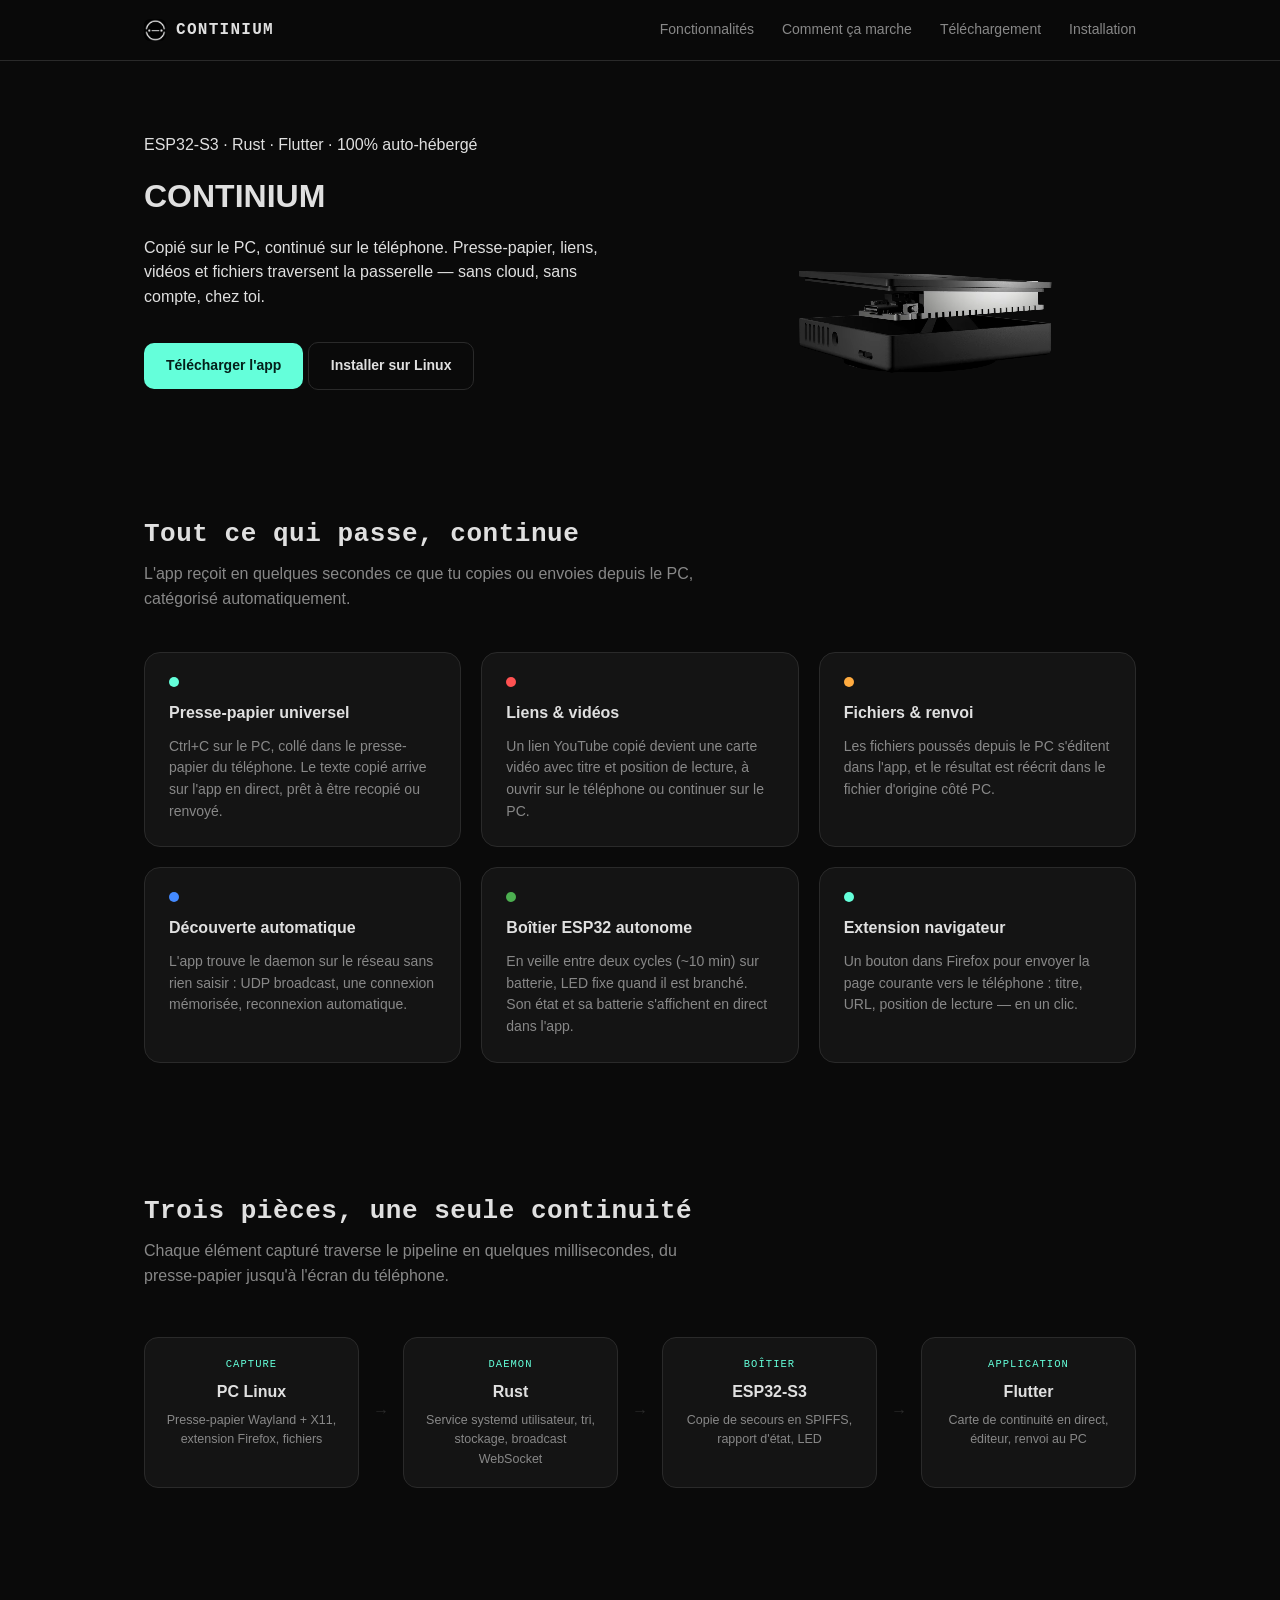
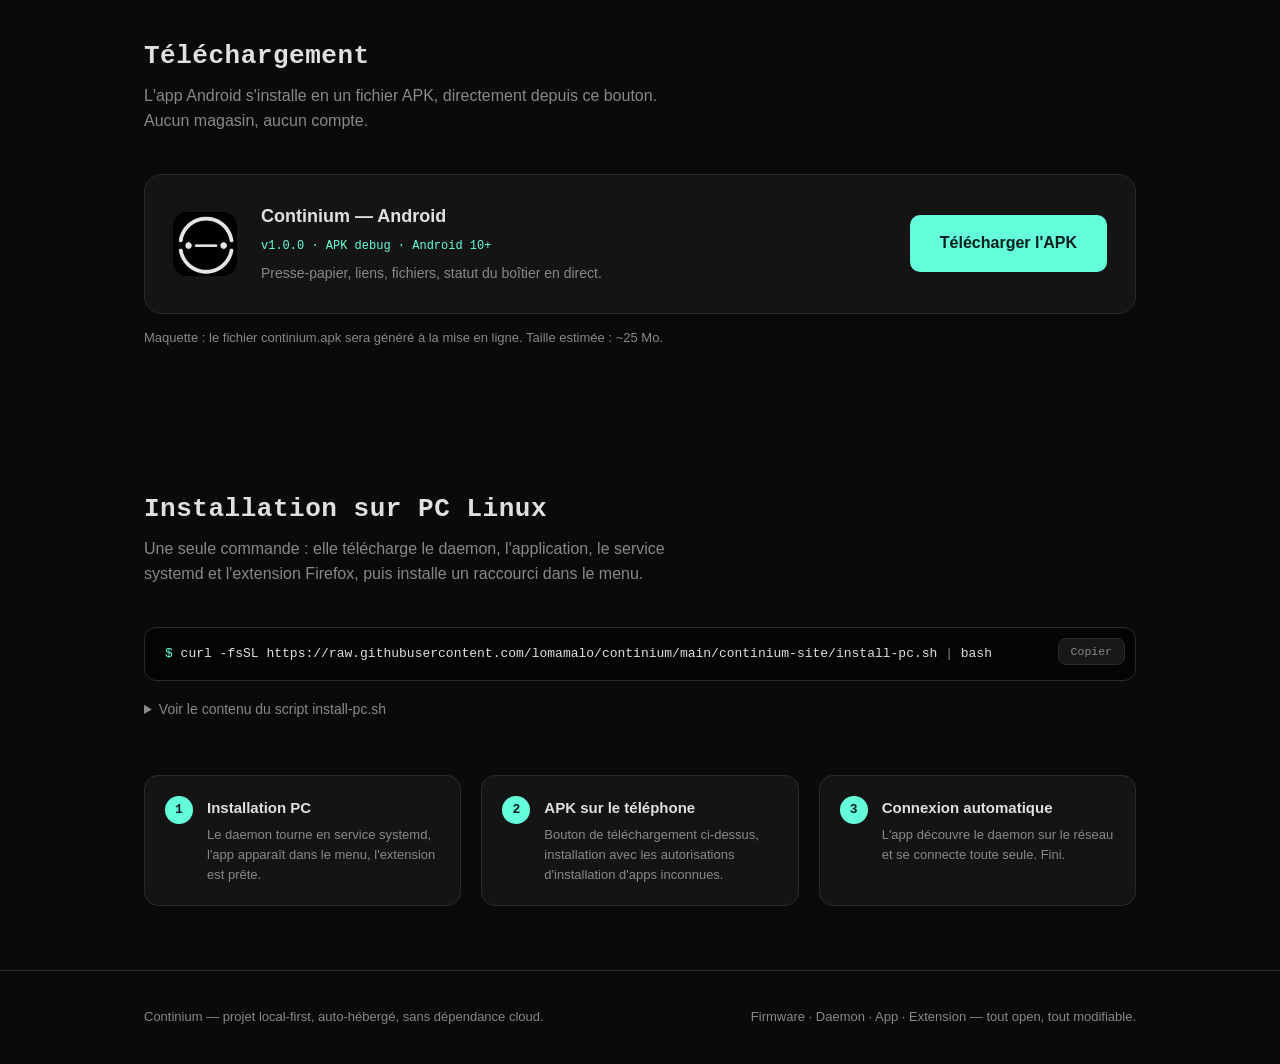
==== docs/index.html @ e6d56cf1 "Déplace le site dans docs/ pour GitHub Pages" ====
<!DOCTYPE html>
<html lang="fr">
<head>
<meta charset="UTF-8">
<meta name="viewport" content="width=device-width, initial-scale=1.0">
<title>Continium — La continuité PC ⇄ téléphone</title>
<link rel="stylesheet" href="style.css">
</head>
<body>

<nav>
  <div class="wrap">
    <div class="brand">
      <img src="assets/continium.png" alt="Continium" class="logo">
      CONTINIUM
    </div>
    <div class="links" id="navLinks">
      <a href="#fonctionnalites">Fonctionnalités</a>
      <a href="#comment-ca-marche">Comment ça marche</a>
      <a href="#telechargement">Téléchargement</a>
      <a href="#installation">Installation</a>
    </div>
    <button class="nav-toggle" id="navToggle" aria-label="Menu" aria-expanded="false">
      <span></span><span></span><span></span>
    </button>
  </div>
</nav>

<header class="hero">
  <div class="wrap hero-grid">
    <div class="hero-text">
      <div class="eyebrow">ESP32-S3 · Rust · Flutter · 100% auto-hébergé</div>
      <h1 class="title">CONTINIUM</h1>
      <p class="tagline">
        Copié sur le PC, continué sur le téléphone. Presse-papier, liens,
        vidéos et fichiers traversent la passerelle — sans cloud, sans
        compte, chez toi.
      </p>
      <div class="cta-row">
        <a class="btn btn-primary" href="#telechargement">Télécharger l'app</a>
        <a class="btn btn-secondary" href="#installation">Installer sur Linux</a>
      </div>
    </div>
    <div class="hero-media">
      <video autoplay muted loop playsinline preload="metadata">
        <source src="assets/continium-hero.webm" type="video/webm">
        <p>Ta navigation ne supporte pas la vidéo — <a href="assets/continium-hero.webm" download>télécharge la démo</a>.</p>
      </video>
    </div>
  </div>
</header>

<section id="fonctionnalites">
  <div class="wrap">
    <h2>Tout ce qui passe, continue</h2>
    <p class="section-sub">
      L'app reçoit en quelques secondes ce que tu copies ou envoies depuis
      le PC, catégorisé automatiquement.
    </p>
    <div class="grid3">
      <div class="card">
        <div class="dot" style="background:var(--accent)"></div>
        <h3>Presse-papier universel</h3>
        <p>Ctrl+C sur le PC, collé dans le presse-papier du téléphone. Le texte copié arrive sur l'app en direct, prêt à être recopié ou renvoyé.</p>
      </div>
      <div class="card">
        <div class="dot" style="background:#FF5252"></div>
        <h3>Liens &amp; vidéos</h3>
        <p>Un lien YouTube copié devient une carte vidéo avec titre et position de lecture, à ouvrir sur le téléphone ou continuer sur le PC.</p>
      </div>
      <div class="card">
        <div class="dot" style="background:var(--amber)"></div>
        <h3>Fichiers &amp; renvoi</h3>
        <p>Les fichiers poussés depuis le PC s'éditent dans l'app, et le résultat est réécrit dans le fichier d'origine côté PC.</p>
      </div>
      <div class="card">
        <div class="dot" style="background:var(--blue)"></div>
        <h3>Découverte automatique</h3>
        <p>L'app trouve le daemon sur le réseau sans rien saisir : UDP broadcast, une connexion mémorisée, reconnexion automatique.</p>
      </div>
      <div class="card">
        <div class="dot" style="background:var(--green)"></div>
        <h3>Boîtier ESP32 autonome</h3>
        <p>En veille entre deux cycles (~10 min) sur batterie, LED fixe quand il est branché. Son état et sa batterie s'affichent en direct dans l'app.</p>
      </div>
      <div class="card">
        <div class="dot" style="background:var(--accent)"></div>
        <h3>Extension navigateur</h3>
        <p>Un bouton dans Firefox pour envoyer la page courante vers le téléphone : titre, URL, position de lecture — en un clic.</p>
      </div>
    </div>
  </div>
</section>

<section id="comment-ca-marche">
  <div class="wrap">
    <h2>Trois pièces, une seule continuité</h2>
    <p class="section-sub">
      Chaque élément capturé traverse le pipeline en quelques millisecondes,
      du presse-papier jusqu'à l'écran du téléphone.
    </p>
    <div class="pipeline">
      <div class="pipe-node">
        <div class="tag">Capture</div>
        <div class="name">PC Linux</div>
        <div class="desc">Presse-papier Wayland + X11, extension Firefox, fichiers</div>
      </div>
      <div class="pipe-arrow">&#8594;</div>
      <div class="pipe-node">
        <div class="tag">Daemon</div>
        <div class="name">Rust</div>
        <div class="desc">Service systemd utilisateur, tri, stockage, broadcast WebSocket</div>
      </div>
      <div class="pipe-arrow">&#8594;</div>
      <div class="pipe-node">
        <div class="tag">Boîtier</div>
        <div class="name">ESP32-S3</div>
        <div class="desc">Copie de secours en SPIFFS, rapport d'état, LED</div>
      </div>
      <div class="pipe-arrow">&#8594;</div>
      <div class="pipe-node">
        <div class="tag">Application</div>
        <div class="name">Flutter</div>
        <div class="desc">Carte de continuité en direct, éditeur, renvoi au PC</div>
      </div>
    </div>
  </div>
</section>

<section id="telechargement">
  <div class="wrap">
    <h2>Téléchargement</h2>
    <p class="section-sub">
      L'app Android s'installe en un fichier APK, directement depuis ce
      bouton. Aucun magasin, aucun compte.
    </p>
    <div class="dl-card">
      <img src="assets/continium.png" alt="Continium" class="dl-logo">
      <div class="dl-info">
        <h3>Continium — Android</h3>
        <p class="dl-meta">v1.0.0 · APK debug · Android 10+</p>
        <p class="dl-desc">Presse-papier, liens, fichiers, statut du boîtier en direct.</p>
      </div>
      <a class="btn btn-primary btn-lg" href="https://github.com/lomamalo/continium/releases/latest/download/continium.apk" id="apkBtn">
        Télécharger l'APK
      </a>
    </div>
    <p class="dl-note">
      Maquette : le fichier <span class="muted">continium.apk</span> sera
      généré à la mise en ligne. Taille estimée : ~25 Mo.
    </p>
  </div>
</section>

<section id="installation">
  <div class="wrap">
    <h2>Installation sur PC Linux</h2>
    <p class="section-sub">
      Une seule commande : elle télécharge le daemon, l'application, le
      service systemd et l'extension Firefox, puis installe un raccourci
      dans le menu.
    </p>

    <div class="code-block">
      <span class="prompt">$</span> curl -fsSL https://raw.githubusercontent.com/lomamalo/continium/main/continium-site/install-pc.sh <span class="muted">|</span> bash
      <button class="copy-btn" id="copyOneLiner" title="Copier">Copier</button>
    </div>

    <details class="script-details">
      <summary>Voir le contenu du script <span class="muted">install-pc.sh</span></summary>
      <pre class="code-block pre"><span class="muted">#!/usr/bin/env bash</span>
<span class="muted"># Continium — installateur PC : daemon + app + extension + service</span>
set -euo pipefail
BASE="https://github.com/lomamalo/continium/releases/latest/download"
BIN_DIR="$HOME/.local/bin"
APP_DIR="$HOME/.local/share/continium"
SERVICE_DIR="$HOME/.config/systemd/user"
EXT_DIR="$HOME/.local/share/passerelle-extension"

<span class="muted"># 1. Daemon Rust (service systemd utilisateur)</span>
curl -fsSL "$BASE/passerelle-daemon" -o "$BIN_DIR/passerelle-daemon"
chmod +x "$BIN_DIR/passerelle-daemon"
<span class="muted"># ... service systemd genere puis active :
# systemctl --user enable --now passerelle-daemon</span>

<span class="muted"># 2. App Linux (AppImage, si presente dans la release)</span>
curl -fsSL "$BASE/continium.AppImage" -o "$APP_DIR/continium.AppImage" \
  || echo "(aucune AppImage, on continue sans)"

<span class="muted"># 3. Extension Firefox (installation manuelle en un clic)</span>
curl -fsSL "$BASE/passerelle.xpi" -o "$EXT_DIR/passerelle.xpi"

<span class="muted"># 4. Entree de menu + demarrage automatique</span>
<span class="muted">#    (generes dans le script complet, voir le fichier installe :</span>
<span class="muted">#     cat "$HOME/.local/share/continium/../..." — le script complet est</span>
<span class="muted">#     sur GitHub : lomamalo/continium -> continium-site/install-pc.sh)</span>
loginctl enable-linger "$USER" 2&gt;/dev/null <span class="muted">|| true</span>

echo "==&gt; Continium installé. Lance :  continium"</pre>
    </details>

    <div class="steps">
      <div class="step">
        <div class="step-num">1</div>
        <div>
          <h4>Installation PC</h4>
          <p>Le daemon tourne en service systemd, l'app apparaît dans le menu, l'extension est prête.</p>
        </div>
      </div>
      <div class="step">
        <div class="step-num">2</div>
        <div>
          <h4>APK sur le téléphone</h4>
          <p>Bouton de téléchargement ci-dessus, installation avec les autorisations d'installation d'apps inconnues.</p>
        </div>
      </div>
      <div class="step">
        <div class="step-num">3</div>
        <div>
          <h4>Connexion automatique</h4>
          <p>L'app découvre le daemon sur le réseau et se connecte toute seule. Fini.</p>
        </div>
      </div>
    </div>
  </div>
</section>

<footer>
  <div class="wrap">
    <span>Continium — projet local-first, auto-hébergé, sans dépendance cloud.</span>
    <span>Firmware · Daemon · App · Extension — tout open, tout modifiable.</span>
  </div>
</footer>

<script src="app.js"></script>
</body>
</html>
---- docs/style.css ----
:root{
  --bg:#0A0A0A;
  --card:#141414;
  --card-alt:#181818;
  --divider:#2A2A2A;
  --accent:#64FFDA;
  --accent-dim:#3a9484;
  --text:#E0E0E0;
  --text-dim:#888888;
  --green:#4CAF50;
  --amber:#FFAB40;
  --blue:#448AFF;
  --red:#FF5252;
  --mono: ui-monospace, "JetBrains Mono", "SF Mono", Menlo, Consolas, monospace;
  --sans: -apple-system, BlinkMacSystemFont, "Inter", "Segoe UI", Roboto, sans-serif;
}
*{box-sizing:border-box;}
html{scroll-behavior:smooth;}
body{
  margin:0; background:var(--bg); color:var(--text); font-family:var(--sans);
  line-height:1.55; -webkit-font-smoothing:antialiased;
}
a{color:var(--accent); text-decoration:none;}
a:hover{text-decoration:underline;}
.wrap{max-width:1040px; margin:0 auto; padding:0 24px;}

/* ---- nav ---- */
nav{
  position:sticky; top:0; z-index:20; backdrop-filter:blur(10px);
  background:rgba(10,10,10,0.85); border-bottom:1px solid var(--divider);
}
nav .wrap{display:flex; align-items:center; justify-content:space-between; height:60px; gap:12px;}
.brand{display:flex; align-items:center; gap:10px; font-family:var(--mono); letter-spacing:0.08em; font-weight:600; white-space:nowrap;}
.brand .logo{width:22px; height:22px; border-radius:6px; object-fit:cover;}
nav .links{display:flex; gap:28px; font-size:14px;}
nav .links a{color:var(--text-dim);}
nav .links a:hover{color:var(--text); text-decoration:none;}

/* hamburger (mobile only) */
.nav-toggle{
  display:none; flex-direction:column; justify-content:center; gap:5px;
  width:42px; height:42px; padding:10px; background:transparent;
  border:1px solid var(--divider); border-radius:10px; cursor:pointer;
}
.nav-toggle span{display:block; height:2px; border-radius:2px; background:var(--text); transition:transform .25s ease, opacity .2s ease;}
.nav-toggle.open span:nth-child(1){transform:translateY(7px) rotate(45deg);}
.nav-toggle.open span:nth-child(2){opacity:0;}
.nav-toggle.open span:nth-child(3){transform:translateY(-7px) rotate(-45deg);}

@media (max-width:900px){
  .nav-toggle{display:flex;}
  nav .links{
    display:none; position:absolute; top:60px; left:0; right:0;
    flex-direction:column; gap:0; background:rgba(10,10,10,0.97);
    border-bottom:1px solid var(--divider); padding:8px 24px 16px;
  }
  nav .links.open{display:flex;}
  nav .links a{padding:14px 0; border-bottom:1px solid var(--divider); font-size:16px;}
  nav .links a:last-child{border-bottom:none;}
}
@media (max-width:560px){
  nav .wrap{height:54px;}
  .brand{font-size:14px;}
}

/* ---- hero ---- */
header.hero{padding:72px 0 60px; position:relative; overflow:hidden;}
.hero-grid{display:grid; grid-template-columns:1.05fr 1fr; gap:56px; align-items:center; text-align:left;}
.hero-media{min-width:0;}
.hero-media video{display:block; width:100%; height:auto;}
.hero-text{min-width:0;}
.hero-text .eyebrow{margin-bottom:14px;}
.hero-text h1.title{margin:0 0 14px;}
.hero-text .tagline{margin:0 0 32px;}
.hero-text .cta-row{justify-content:flex-start; margin:0;}
@media (max-width:900px){
  .hero-grid{grid-template-columns:1fr; gap:36px; text-align:center;}
  .hero-text .cta-row{justify-content:center;}
  header.hero{padding:52px 0 40px;}
}
.btn{
  font-family:var(--sans); font-weight:600; font-size:14px; padding:12px 22px;
  border-radius:10px; border:1px solid var(--divider); cursor:pointer; display:inline-block;
}
.btn-primary{background:var(--accent); color:#04201A; border:none;}
.btn-primary:hover{background:#7cf7e2; text-decoration:none;}
.btn-secondary{background:transparent; color:var(--text);}
.btn-lg{font-size:16px; padding:16px 30px;}

/* terminal ticker (remplacé par la vidéo hero, styles conservés) */
.terminal{
  max-width:640px; margin:0 auto; text-align:left; background:#050505;
  border:1px solid var(--divider); border-radius:12px; overflow:hidden;
}
.terminal-head{display:flex; gap:6px; padding:10px 14px; border-bottom:1px solid var(--divider);}
.terminal-head span{width:10px; height:10px; border-radius:50%; background:var(--divider);}
.terminal-body{
  font-family:var(--mono); font-size:12.5px; padding:16px; color:var(--green);
  min-height:74px; white-space:pre-wrap; word-break:break-all;
}
.terminal-body .caret{animation:blink 1s step-end infinite;}
@keyframes blink{50%{opacity:0;}}

/* ---- sections ---- */
section{padding:64px 0;}
section h2{font-family:var(--mono); font-size:26px; letter-spacing:0.02em; margin:0 0 8px;}
.section-sub{color:var(--text-dim); margin:0 0 40px; max-width:560px;}

.grid3{display:grid; grid-template-columns:repeat(3,1fr); gap:20px;}
@media (max-width:820px){ .grid3{grid-template-columns:1fr;} }

/* pipeline : horizontal sur PC, vertical sur mobile */
.pipeline{display:flex; align-items:stretch; gap:0; overflow-x:auto; padding:8px 0 20px;}
.pipe-node{
  flex:1; min-width:190px; background:var(--card); border:1px solid var(--divider);
  border-radius:14px; padding:18px; text-align:center;
}
.pipe-node .tag{
  font-family:var(--mono); font-size:10.5px; letter-spacing:0.1em; color:var(--accent);
  text-transform:uppercase; margin-bottom:8px;
}
.pipe-node .name{font-weight:600; margin-bottom:6px;}
.pipe-node .desc{font-size:12.5px; color:var(--text-dim);}
.pipe-arrow{display:flex; align-items:center; justify-content:center; min-width:44px; color:var(--divider); font-family:var(--mono);}
@media (max-width:820px){
  .pipeline{flex-direction:column; overflow:visible;}
  .pipe-node{min-width:0;}
  .pipe-arrow{min-height:36px; transform:rotate(90deg);}
}

.card{
  background:var(--card); border:1px solid var(--divider); border-radius:16px; padding:24px;
}
.card .dot{width:10px; height:10px; border-radius:50%; margin-bottom:14px;}
.card h3{margin:0 0 10px; font-size:16px;}
.card p{margin:0; color:var(--text-dim); font-size:14px;}

/* download card */
.dl-card{
  display:flex; align-items:center; gap:24px; background:var(--card);
  border:1px solid var(--divider); border-radius:18px; padding:28px; flex-wrap:wrap;
}
.dl-logo{width:64px; height:64px; border-radius:14px; object-fit:cover;}
.dl-info{flex:1; min-width:220px;}
.dl-info h3{margin:0 0 6px; font-size:18px;}
.dl-meta{font-family:var(--mono); font-size:12px; color:var(--accent); margin:0 0 8px;}
.dl-desc{margin:0; color:var(--text-dim); font-size:14px;}
.dl-note{color:var(--text-dim); font-size:13px; margin-top:14px;}
.muted{color:var(--text-dim);}
/* code blocks */
.code-block{
  background:#050505; border:1px solid var(--divider); border-radius:12px;
  padding:16px 20px; font-family:var(--mono); font-size:13px; color:var(--text);
  overflow-x:auto; position:relative; margin:0;
}
.code-block .prompt{color:var(--accent);}
.copy-btn{
  position:absolute; top:10px; right:10px; background:var(--card-alt); color:var(--text-dim);
  border:1px solid var(--divider); border-radius:8px; padding:6px 12px;
  font-family:var(--mono); font-size:11.5px; cursor:pointer;
}
.copy-btn:hover{color:var(--accent); border-color:var(--accent-dim);}
.copy-btn.copied{color:var(--green); border-color:var(--green);}
.script-details{margin-top:18px;}
.script-details summary{cursor:pointer; color:var(--text-dim); font-size:14px; margin-bottom:10px;}
.script-details summary:hover{color:var(--text);}
.pre{white-space:pre; line-height:1.6; padding:20px;}

/* steps */
.steps{display:grid; grid-template-columns:repeat(3,1fr); gap:20px; margin-top:44px;}
@media (max-width:820px){ .steps{grid-template-columns:1fr;} }
.step{display:flex; gap:14px; background:var(--card); border:1px solid var(--divider); border-radius:14px; padding:20px;}
.step-num{
  width:28px; height:28px; flex-shrink:0; border-radius:50%; background:var(--accent);
  color:#04201A; font-family:var(--mono); font-weight:700; font-size:13px;
  display:flex; align-items:center; justify-content:center;
}
.step h4{margin:0 0 6px; font-size:15px;}
.step p{margin:0; color:var(--text-dim); font-size:13px;}

footer{border-top:1px solid var(--divider); padding:36px 0; color:var(--text-dim); font-size:13px;}
footer .wrap{display:flex; justify-content:space-between; flex-wrap:wrap; gap:12px;}

::selection{background:var(--accent); color:#04201A;}

/* ---- responsive global ---- */
@media (max-width:820px){
  section{padding:44px 0;}
  section h2{font-size:21px;}
  .section-sub{font-size:14.5px; margin-bottom:28px;}
  .tagline{font-size:16.5px;}
  .btn{width:100%; text-align:center; padding:14px 18px; font-size:15px;}
  .btn-lg{font-size:15px;}
  .dl-card{flex-direction:column; text-align:center; padding:22px 16px; gap:14px;}
  .dl-info{min-width:0;}
  .dl-info h3{font-size:17px;}
  .code-block{font-size:12px; padding:14px 14px;}
  .pre{font-size:11px; padding:16px;}
  .copy-btn{top:8px; right:8px; padding:5px 10px;}
  .script-details summary{font-size:13px;}
  footer{font-size:12px; text-align:center;}
  .cta-row{gap:10px;}
}
@media (max-width:560px){
  h1.title{font-size:clamp(30px,11vw,40px);}
  .eyebrow{font-size:10.5px; letter-spacing:0.18em;}
  .pipe-node{padding:14px;}
}
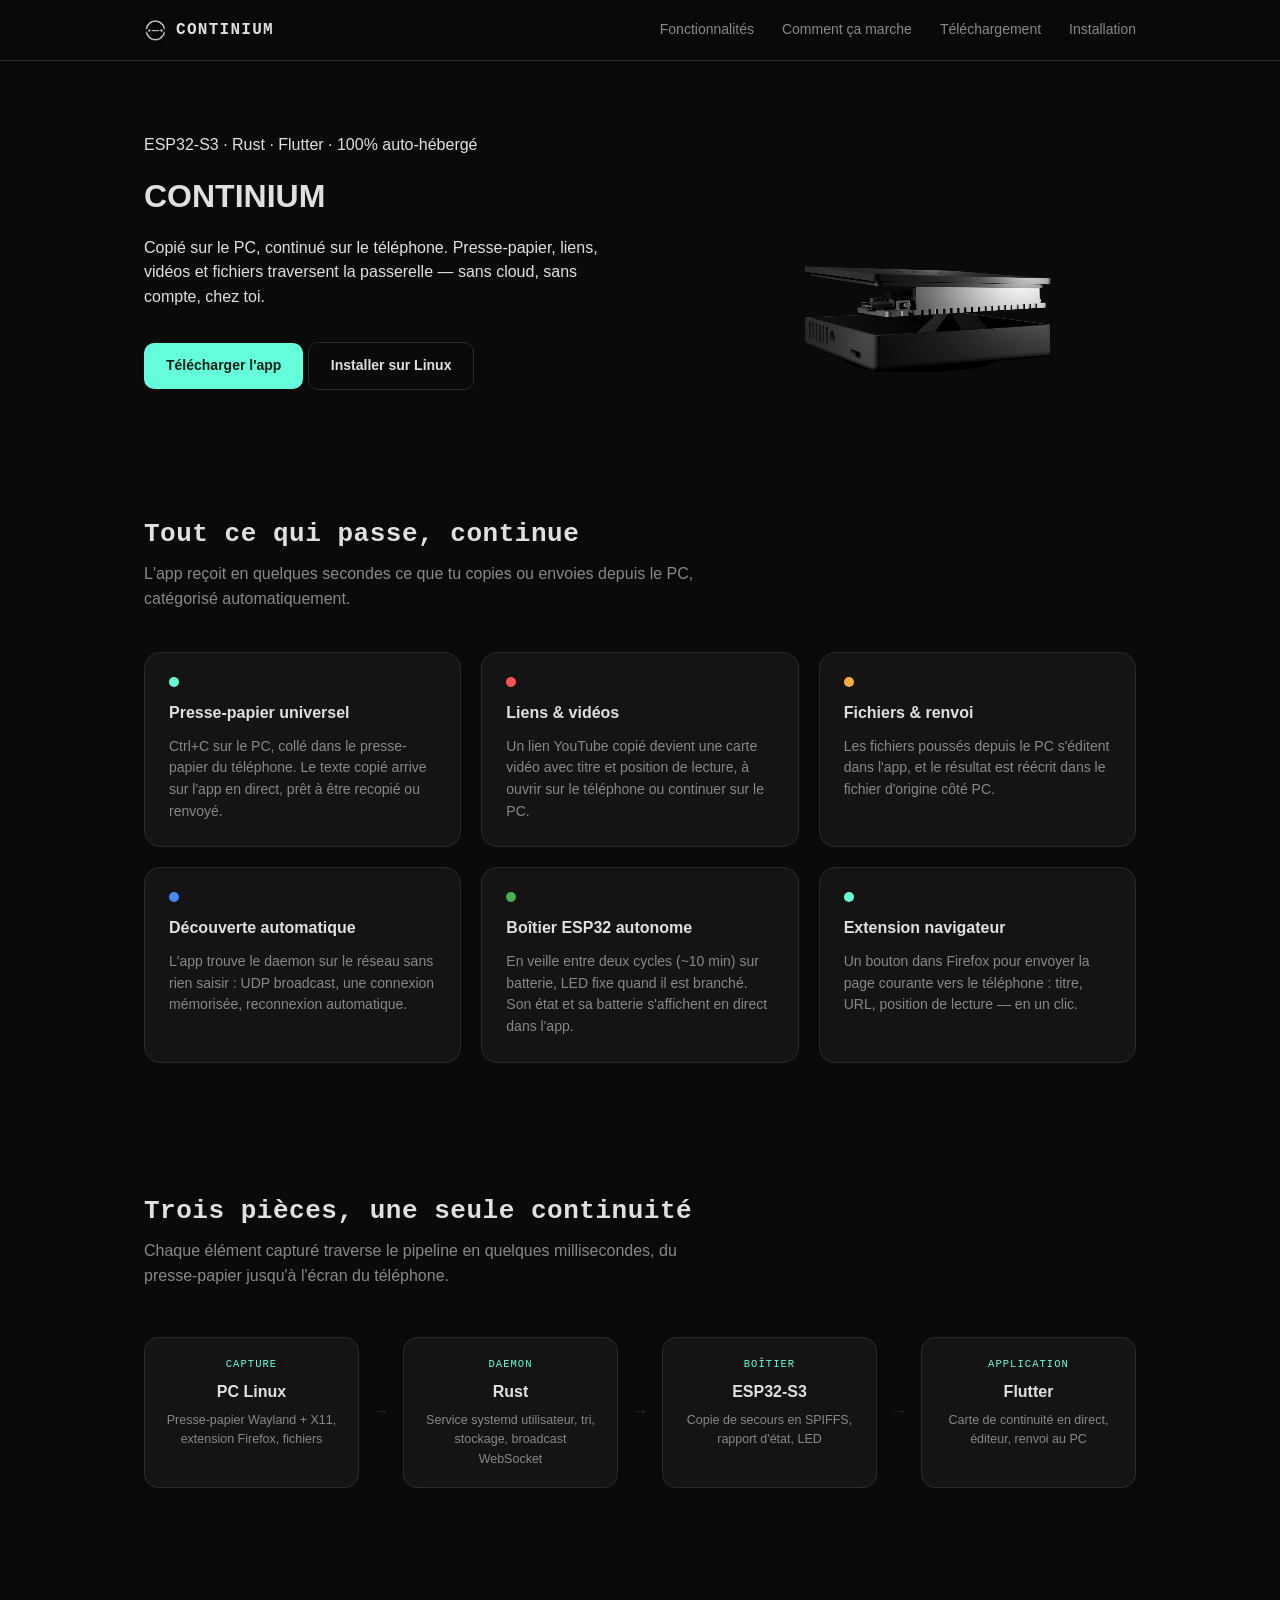
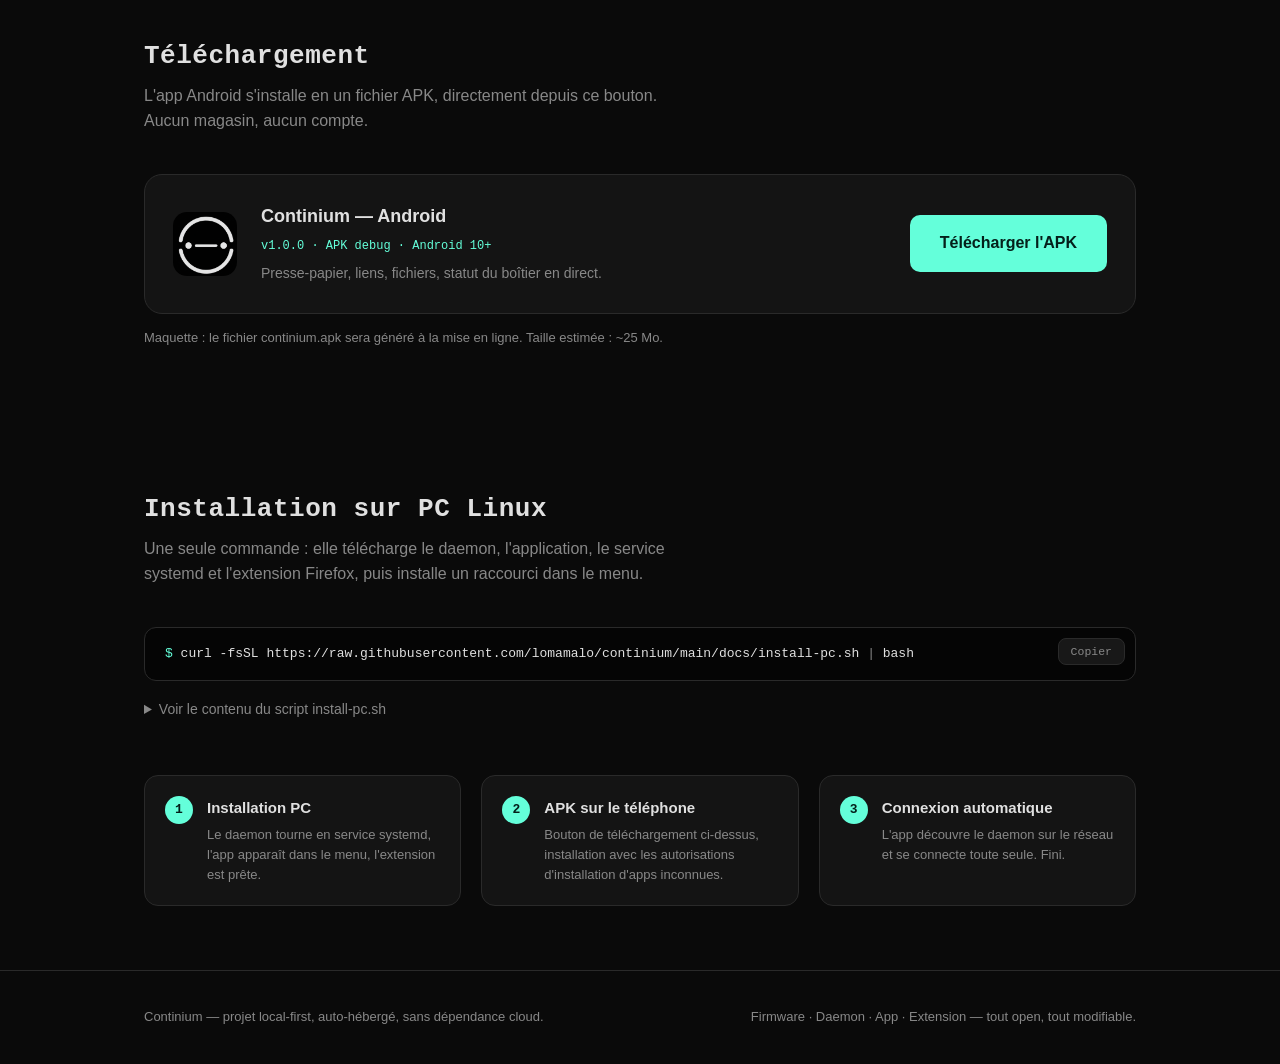
==== commit 28bd260c: "Corrige les URLs du script d'installation" ====
--- a/docs/index.html
+++ b/docs/index.html
@@ -162,7 +162,7 @@
     </p>
 
     <div class="code-block">
-      <span class="prompt">$</span> curl -fsSL https://raw.githubusercontent.com/lomamalo/continium/main/continium-site/install-pc.sh <span class="muted">|</span> bash
+      <span class="prompt">$</span> curl -fsSL https://raw.githubusercontent.com/lomamalo/continium/main/docs/install-pc.sh <span class="muted">|</span> bash
       <button class="copy-btn" id="copyOneLiner" title="Copier">Copier</button>
     </div>
 
@@ -193,7 +193,7 @@
 <span class="muted"># 4. Entree de menu + demarrage automatique</span>
 <span class="muted">#    (generes dans le script complet, voir le fichier installe :</span>
 <span class="muted">#     cat "$HOME/.local/share/continium/../..." — le script complet est</span>
-<span class="muted">#     sur GitHub : lomamalo/continium -> continium-site/install-pc.sh)</span>
+<span class="muted">#     sur GitHub : lomamalo/continium -> docs/install-pc.sh)</span>
 loginctl enable-linger "$USER" 2&gt;/dev/null <span class="muted">|| true</span>
 
 echo "==&gt; Continium installé. Lance :  continium"</pre>
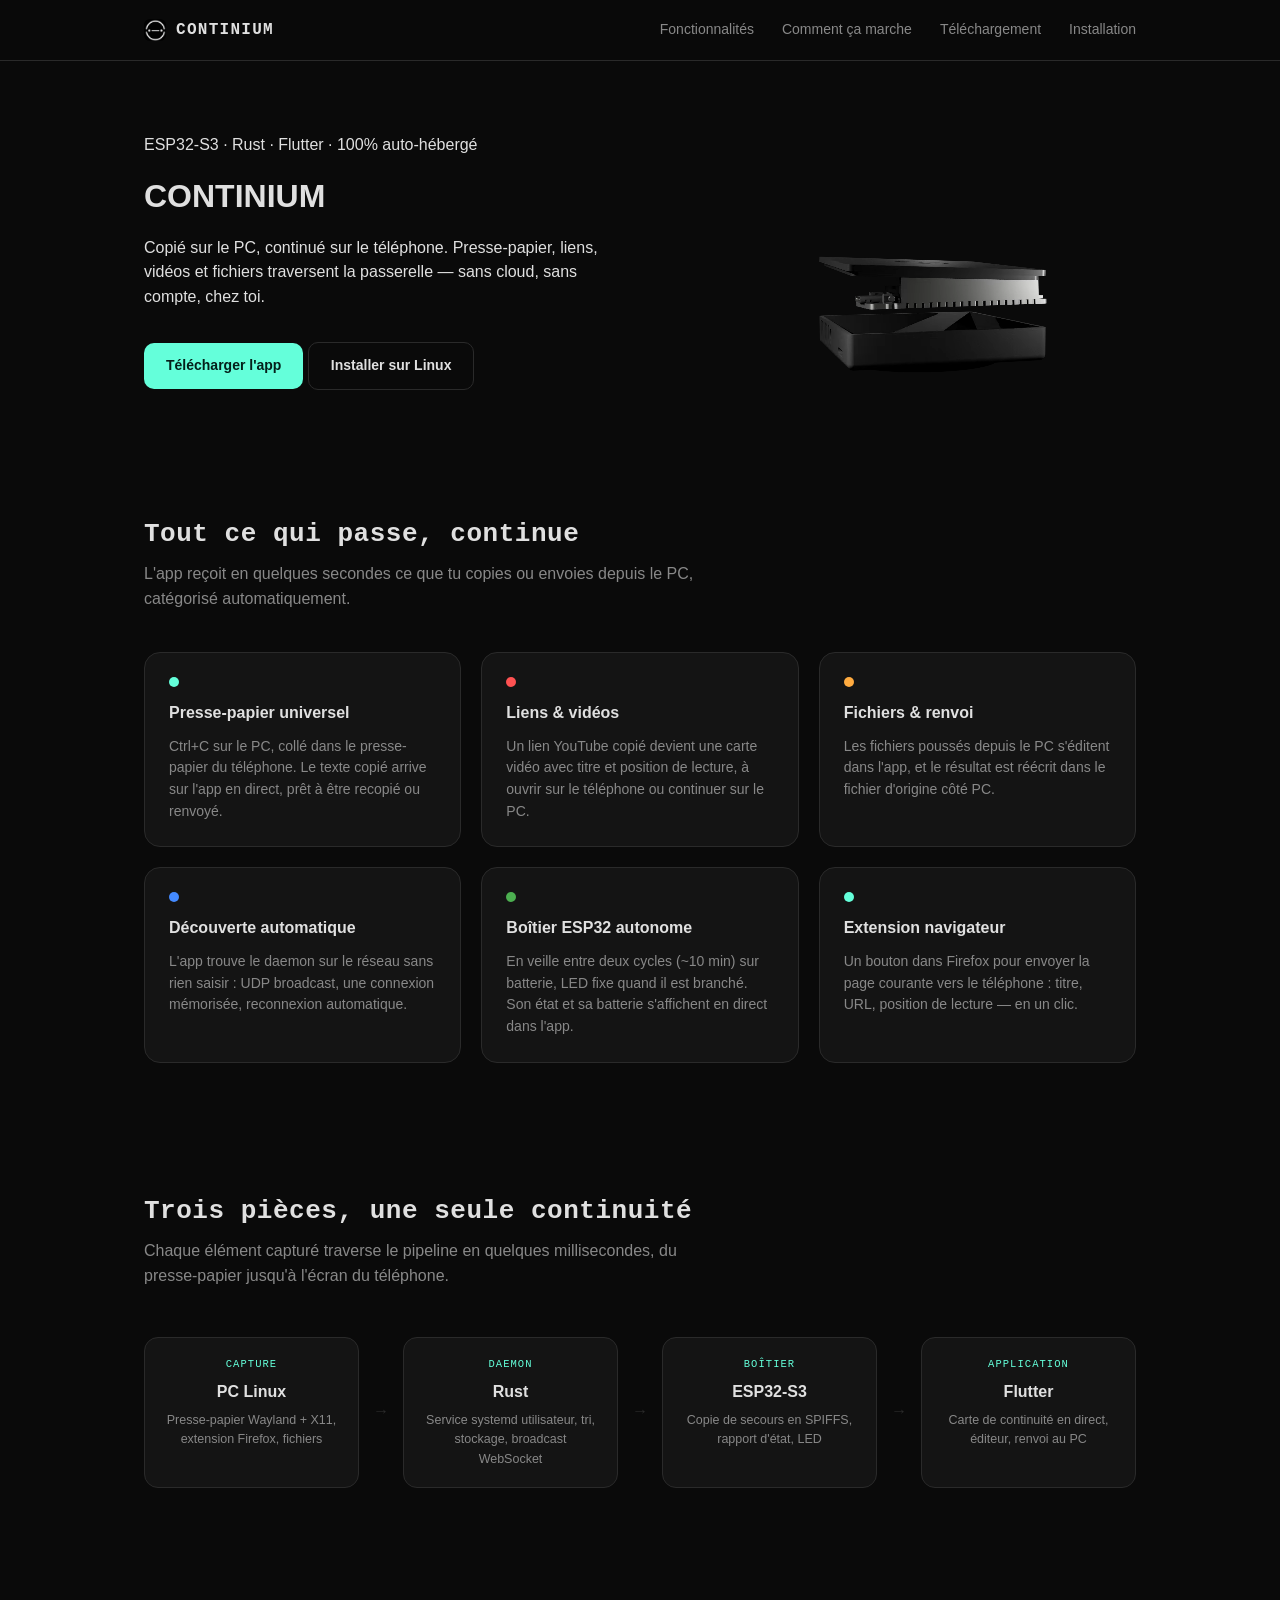
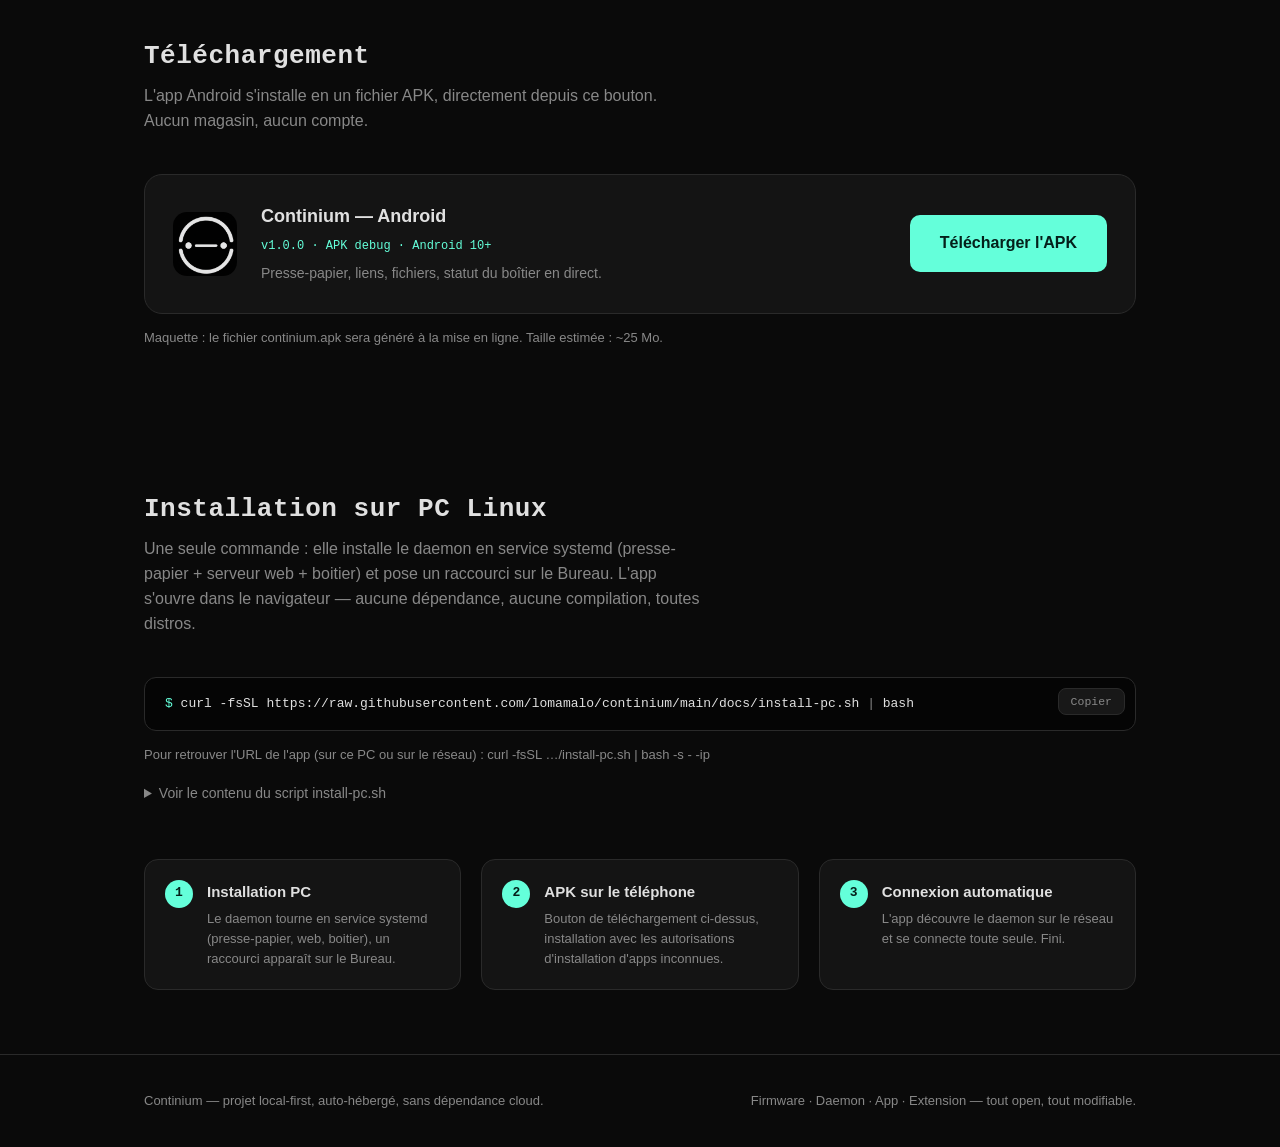
==== commit daea0fea: "App Linux : web app embarquee dans le daemon + installateur -ip" ====
--- a/docs/index.html
+++ b/docs/index.html
@@ -156,9 +156,10 @@
   <div class="wrap">
     <h2>Installation sur PC Linux</h2>
     <p class="section-sub">
-      Une seule commande : elle télécharge le daemon, l'application, le
-      service systemd et l'extension Firefox, puis installe un raccourci
-      dans le menu.
+      Une seule commande : elle installe le daemon en service systemd
+      (presse-papier + serveur web + boitier) et pose un raccourci sur le
+      Bureau. L'app s'ouvre dans le navigateur — aucune dépendance, aucune
+      compilation, toutes distros.
     </p>
 
     <div class="code-block">
@@ -166,16 +167,21 @@
       <button class="copy-btn" id="copyOneLiner" title="Copier">Copier</button>
     </div>
 
+    <p class="dl-note">
+      Pour retrouver l'URL de l'app (sur ce PC ou sur le réseau) :
+      <span class="muted">curl -fsSL …/install-pc.sh | bash -s - -ip</span>
+    </p>
+
     <details class="script-details">
       <summary>Voir le contenu du script <span class="muted">install-pc.sh</span></summary>
       <pre class="code-block pre"><span class="muted">#!/usr/bin/env bash</span>
-<span class="muted"># Continium — installateur PC : daemon + app + extension + service</span>
+<span class="muted"># Continium — installateur PC : daemon + service + raccourci + extension</span>
 set -euo pipefail
 BASE="https://github.com/lomamalo/continium/releases/latest/download"
 BIN_DIR="$HOME/.local/bin"
 APP_DIR="$HOME/.local/share/continium"
 SERVICE_DIR="$HOME/.config/systemd/user"
-EXT_DIR="$HOME/.local/share/passerelle-extension"
+URL_LOCAL="http://127.0.0.1:8081"
 
 <span class="muted"># 1. Daemon Rust (service systemd utilisateur)</span>
 curl -fsSL "$BASE/passerelle-daemon" -o "$BIN_DIR/passerelle-daemon"
@@ -183,20 +189,24 @@
 <span class="muted"># ... service systemd genere puis active :
 # systemctl --user enable --now passerelle-daemon</span>
 
-<span class="muted"># 2. App Linux (AppImage, si presente dans la release)</span>
-curl -fsSL "$BASE/continium.AppImage" -o "$APP_DIR/continium.AppImage" \
-  || echo "(aucune AppImage, on continue sans)"
+<span class="muted"># 2. Raccourci sur le Bureau vers l'app web (navigateur)</span>
+cat &gt; "$(xdg-user-dir DESKTOP)/continium.desktop" &lt;&lt;EOF
+[Desktop Entry]
+Type=Application
+Name=Continium
+Exec=xdg-open $URL_LOCAL
+Icon=$APP_DIR/continium.png
+Terminal=false
+EOF
 
 <span class="muted"># 3. Extension Firefox (installation manuelle en un clic)</span>
 curl -fsSL "$BASE/passerelle.xpi" -o "$EXT_DIR/passerelle.xpi"
 
-<span class="muted"># 4. Entree de menu + demarrage automatique</span>
-<span class="muted">#    (generes dans le script complet, voir le fichier installe :</span>
-<span class="muted">#     cat "$HOME/.local/share/continium/../..." — le script complet est</span>
-<span class="muted">#     sur GitHub : lomamalo/continium -> docs/install-pc.sh)</span>
+<span class="muted"># Option -ip : affiche l'URL sans reinstaller :
+# curl -fsSL …/install-pc.sh | bash -s - -ip</span>
 loginctl enable-linger "$USER" 2&gt;/dev/null <span class="muted">|| true</span>
 
-echo "==&gt; Continium installé. Lance :  continium"</pre>
+echo "==&gt; Continium installé. Ouvre : http://127.0.0.1:8081"</pre>
     </details>
 
     <div class="steps">
@@ -204,7 +214,7 @@
         <div class="step-num">1</div>
         <div>
           <h4>Installation PC</h4>
-          <p>Le daemon tourne en service systemd, l'app apparaît dans le menu, l'extension est prête.</p>
+          <p>Le daemon tourne en service systemd (presse-papier, web, boitier), un raccourci apparaît sur le Bureau.</p>
         </div>
       </div>
       <div class="step">
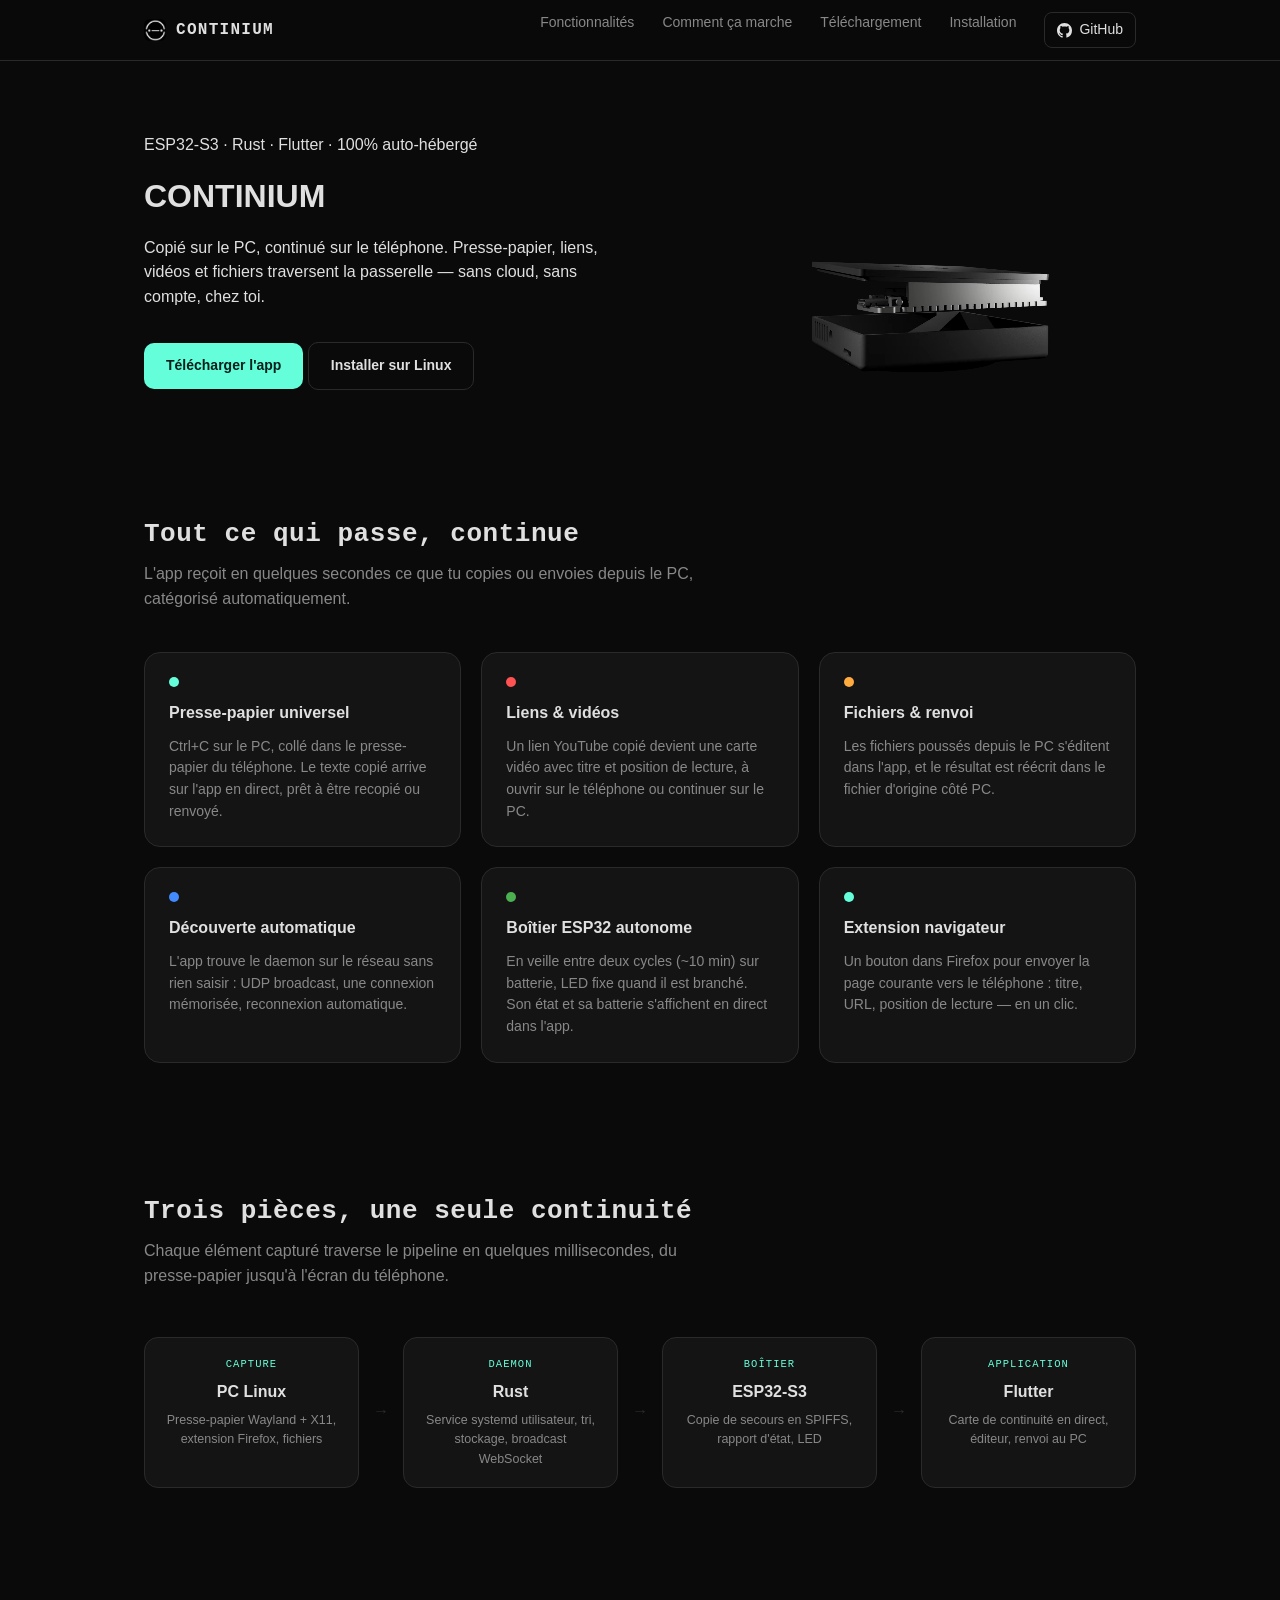
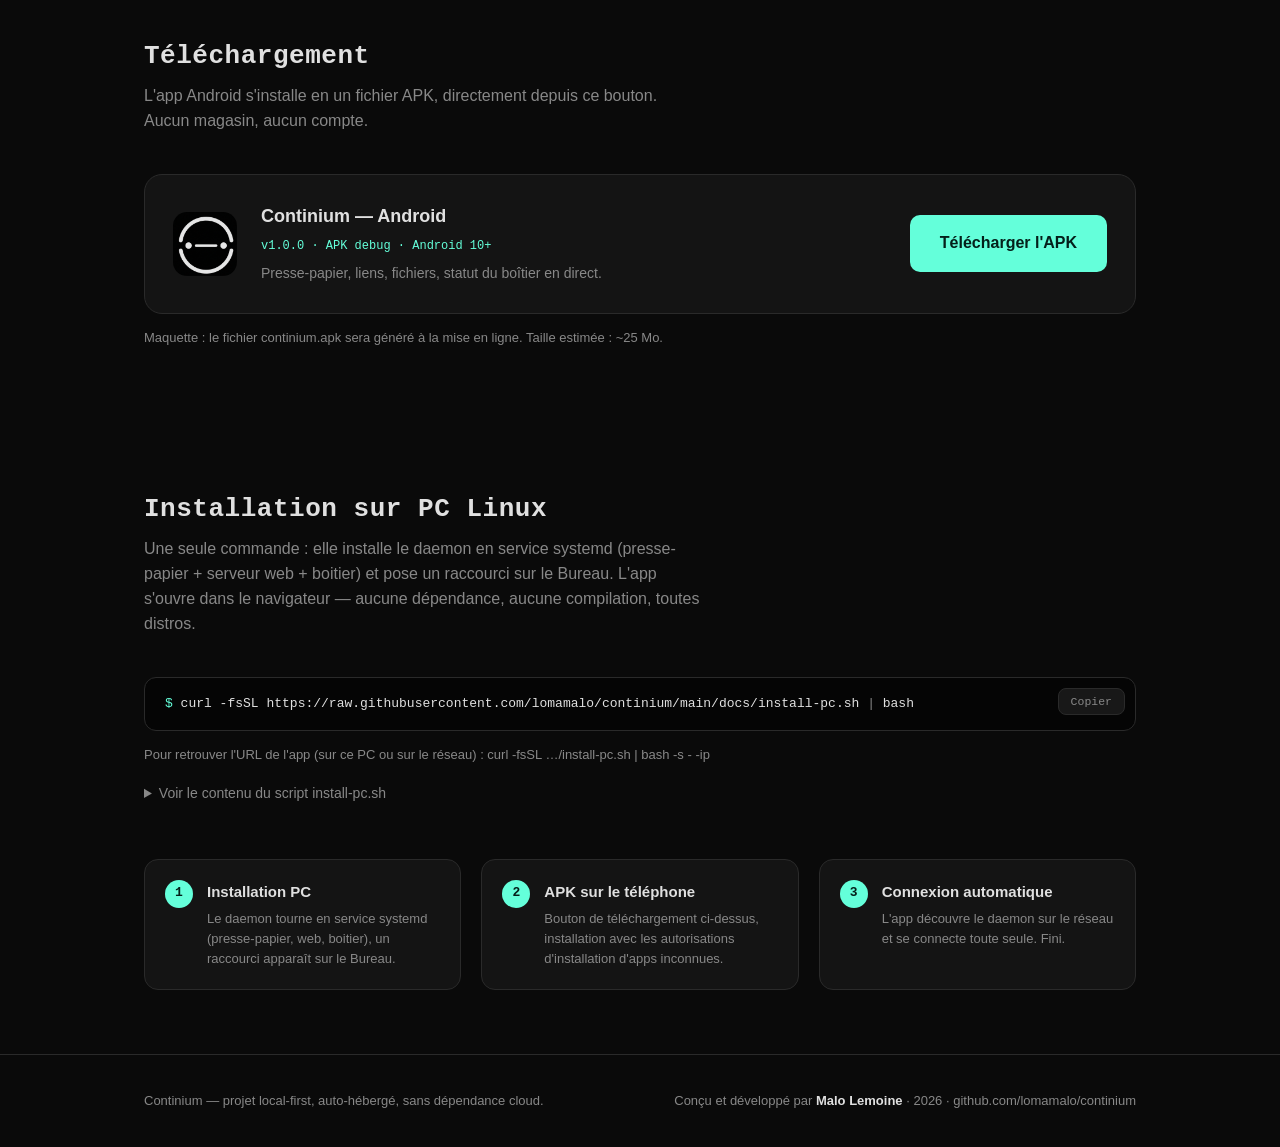
==== commit 12f66c11: "Site : animation de chargement lignes->logo, bouton GitHub, credits Malo Lemoine" ====
--- a/docs/index.html
+++ b/docs/index.html
@@ -8,6 +8,17 @@
 </head>
 <body>
 
+<!-- Chargement : les lignes s'alignent puis se fondent dans le logo -->
+<div id="loader" class="loader" aria-hidden="true">
+  <div class="loader-inner">
+    <div class="loader-lines"><span></span><span></span><span></span><span></span></div>
+    <div class="loader-logo">
+      <img src="assets/continium.png" alt="Continium">
+      <span>CONTINIUM</span>
+    </div>
+  </div>
+</div>
+
 <nav>
   <div class="wrap">
     <div class="brand">
@@ -19,6 +30,10 @@
       <a href="#comment-ca-marche">Comment ça marche</a>
       <a href="#telechargement">Téléchargement</a>
       <a href="#installation">Installation</a>
+      <a class="gh-link" href="https://github.com/lomamalo/continium" target="_blank" rel="noopener">
+        <svg viewBox="0 0 16 16" width="15" height="15" aria-hidden="true"><path fill="currentColor" d="M8 0C3.58 0 0 3.58 0 8c0 3.54 2.29 6.53 5.47 7.59.4.07.55-.17.55-.38 0-.19-.01-.82-.01-1.49-2.01.37-2.53-.49-2.69-.94-.09-.23-.48-.94-.82-1.13-.28-.15-.68-.52-.01-.53.63-.01 1.08.58 1.23.82.72 1.21 1.87.87 2.33.66.07-.52.28-.87.51-1.07-1.78-.2-3.64-.89-3.64-3.95 0-.87.31-1.59.82-2.15-.08-.2-.36-1.02.08-2.12 0 0 .67-.21 2.2.82.64-.18 1.32-.27 2-.27s1.36.09 2 .27c1.53-1.04 2.2-.82 2.2-.82.44 1.1.16 1.92.08 2.12.51.56.82 1.27.82 2.15 0 3.07-1.87 3.75-3.65 3.95.29.25.54.73.54 1.48 0 1.07-.01 1.93-.01 2.2 0 .21.15.46.55.38A8.01 8.01 0 0 0 16 8c0-4.42-3.58-8-8-8z"/></svg>
+        GitHub
+      </a>
     </div>
     <button class="nav-toggle" id="navToggle" aria-label="Menu" aria-expanded="false">
       <span></span><span></span><span></span>
@@ -238,7 +253,7 @@
 <footer>
   <div class="wrap">
     <span>Continium — projet local-first, auto-hébergé, sans dépendance cloud.</span>
-    <span>Firmware · Daemon · App · Extension — tout open, tout modifiable.</span>
+    <span>Conçu et développé par <strong>Malo Lemoine</strong> · 2026 · <a href="https://github.com/lomamalo/continium" target="_blank" rel="noopener">github.com/lomamalo/continium</a></span>
   </div>
 </footer>
 
--- a/docs/style.css
+++ b/docs/style.css
@@ -24,6 +24,60 @@
 a:hover{text-decoration:underline;}
 .wrap{max-width:1040px; margin:0 auto; padding:0 24px;}
 
+/* ---- loader : les lignes arrivent puis se fondent dans le logo ---- */
+.loader{
+  position:fixed; inset:0; z-index:100; background:var(--bg);
+  display:flex; align-items:center; justify-content:center;
+  animation:loader-out .6s ease 1.7s forwards;
+}
+.loader-inner{display:flex; flex-direction:column; align-items:center; gap:22px;}
+.loader-lines{
+  display:flex; flex-direction:column; gap:10px; width:132px;
+  animation:lines-out .4s ease 1.15s forwards;
+}
+.loader-lines span{
+  display:block; height:3px; border-radius:3px; transform:scaleX(0); transform-origin:left;
+  background:linear-gradient(90deg, transparent, var(--accent) 35%, var(--accent) 65%, transparent);
+  box-shadow:0 0 10px var(--accent-dim);
+  animation:line-in .45s cubic-bezier(.2,.7,.3,1) forwards;
+}
+.loader-lines span:nth-child(1){animation-delay:.1s;}
+.loader-lines span:nth-child(2){animation-delay:.3s;}
+.loader-lines span:nth-child(3){animation-delay:.5s;}
+.loader-lines span:nth-child(4){animation-delay:.7s;}
+@keyframes line-in{from{transform:scaleX(0); opacity:0;} to{transform:scaleX(1); opacity:1;}}
+@keyframes lines-out{to{opacity:0; transform:scaleY(.25);}}
+.loader-logo{
+  opacity:0; display:flex; flex-direction:column; align-items:center; gap:12px;
+  animation:logo-in .55s ease 1.2s forwards;
+}
+.loader-logo img{
+  width:56px; height:56px; border-radius:14px; object-fit:cover;
+  animation:logo-pop .55s cubic-bezier(.2,.7,.3,1.4) 1.2s forwards;
+}
+.loader-logo span{
+  font-family:var(--mono); font-size:13px; color:var(--text);
+  animation:tracking-in .7s ease 1.2s forwards;
+}
+@keyframes logo-in{from{opacity:0; transform:translateY(10px);} to{opacity:1; transform:none;}}
+@keyframes logo-pop{0%{transform:scale(.35); opacity:0;} 60%{transform:scale(1.12); opacity:1;} 100%{transform:scale(1); opacity:1;}}
+@keyframes tracking-in{from{letter-spacing:.05em; opacity:0;} to{letter-spacing:.5em; opacity:1;}}
+@keyframes loader-out{to{opacity:0; visibility:hidden;}}
+@media (prefers-reduced-motion: reduce){
+  .loader{display:none;}
+}
+
+/* ---- github link ---- */
+nav .links .gh-link{
+  display:inline-flex; align-items:center; gap:7px;
+  border:1px solid var(--divider); border-radius:8px; padding:6px 12px;
+  color:var(--text);
+}
+nav .links .gh-link:hover{color:var(--accent); border-color:var(--accent-dim); text-decoration:none;}
+@media (max-width:900px){
+  nav .links .gh-link{align-self:flex-start; margin-top:8px; border-color:var(--accent-dim);}
+}
+
 /* ---- nav ---- */
 nav{
   position:sticky; top:0; z-index:20; backdrop-filter:blur(10px);
@@ -180,6 +234,9 @@
 
 footer{border-top:1px solid var(--divider); padding:36px 0; color:var(--text-dim); font-size:13px;}
 footer .wrap{display:flex; justify-content:space-between; flex-wrap:wrap; gap:12px;}
+footer strong{color:var(--text);}
+footer a{color:var(--text-dim);}
+footer a:hover{color:var(--accent); text-decoration:none;}
 
 ::selection{background:var(--accent); color:#04201A;}
 
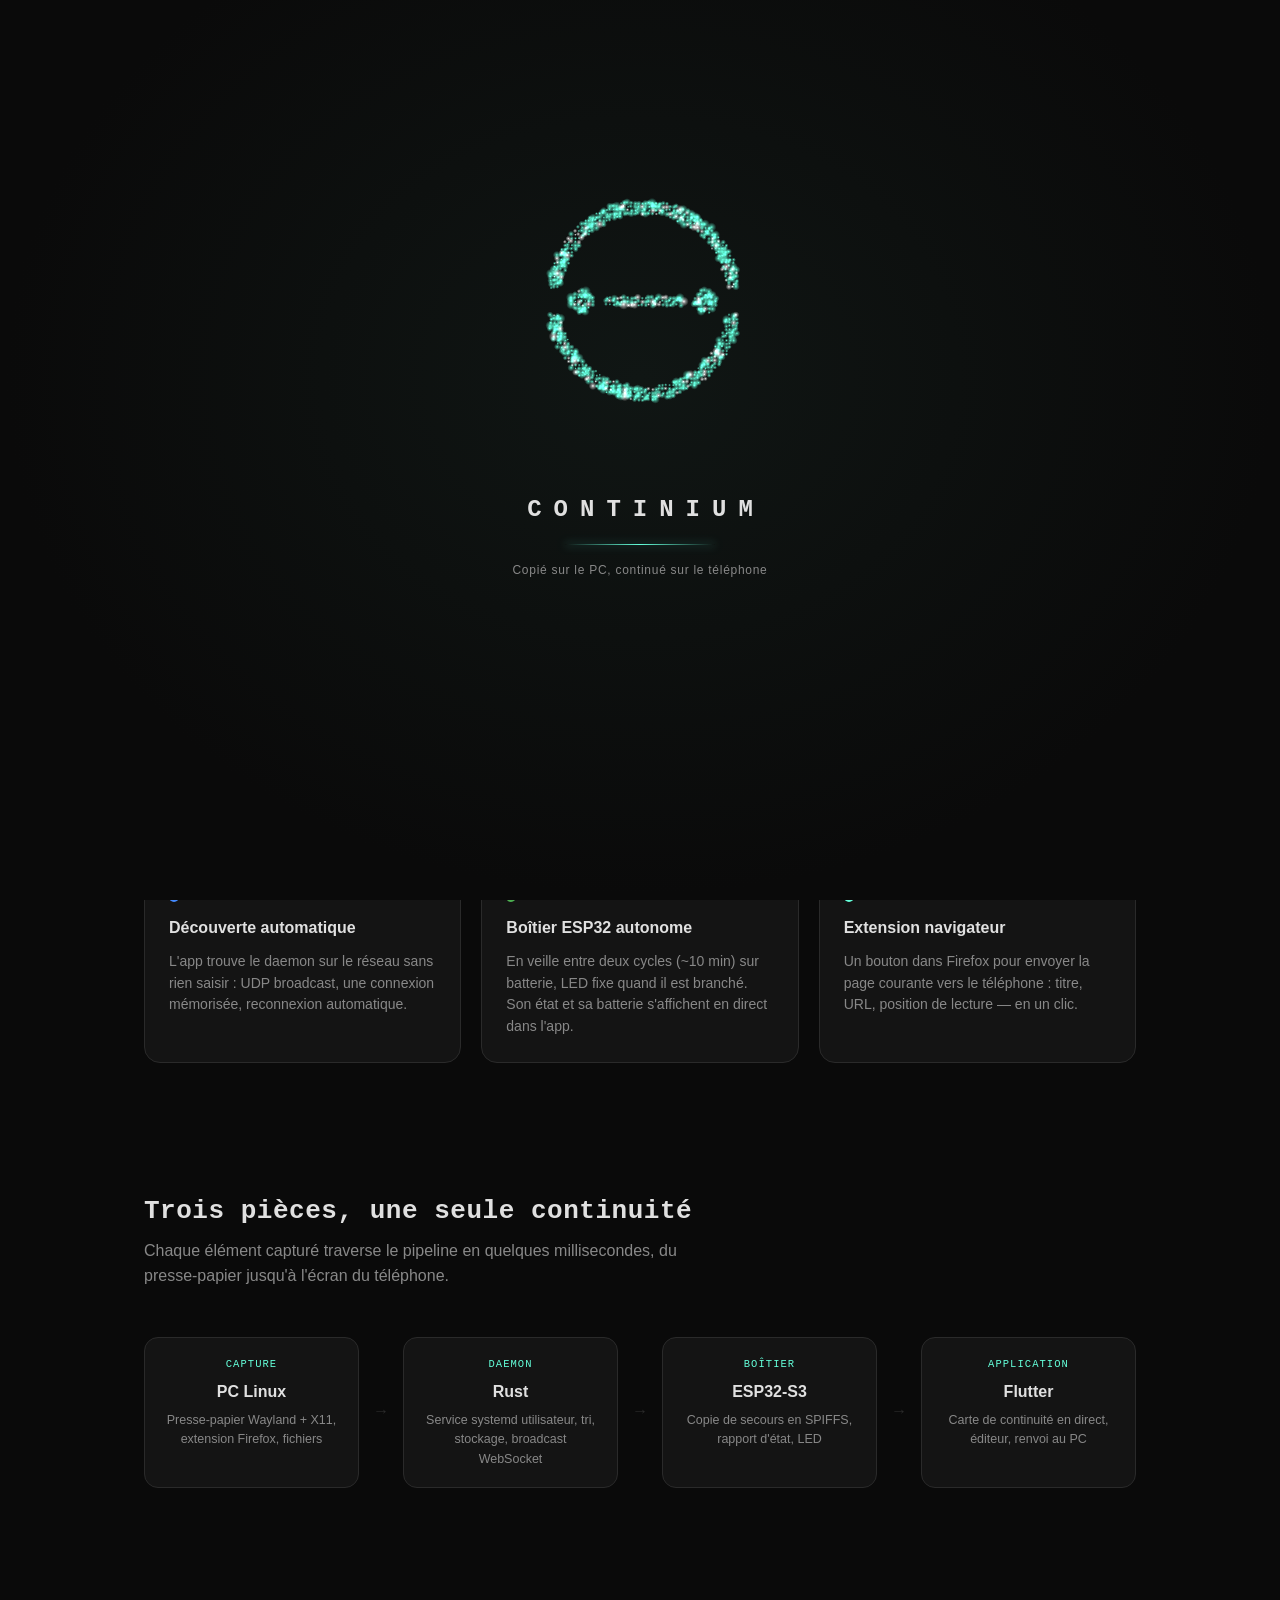
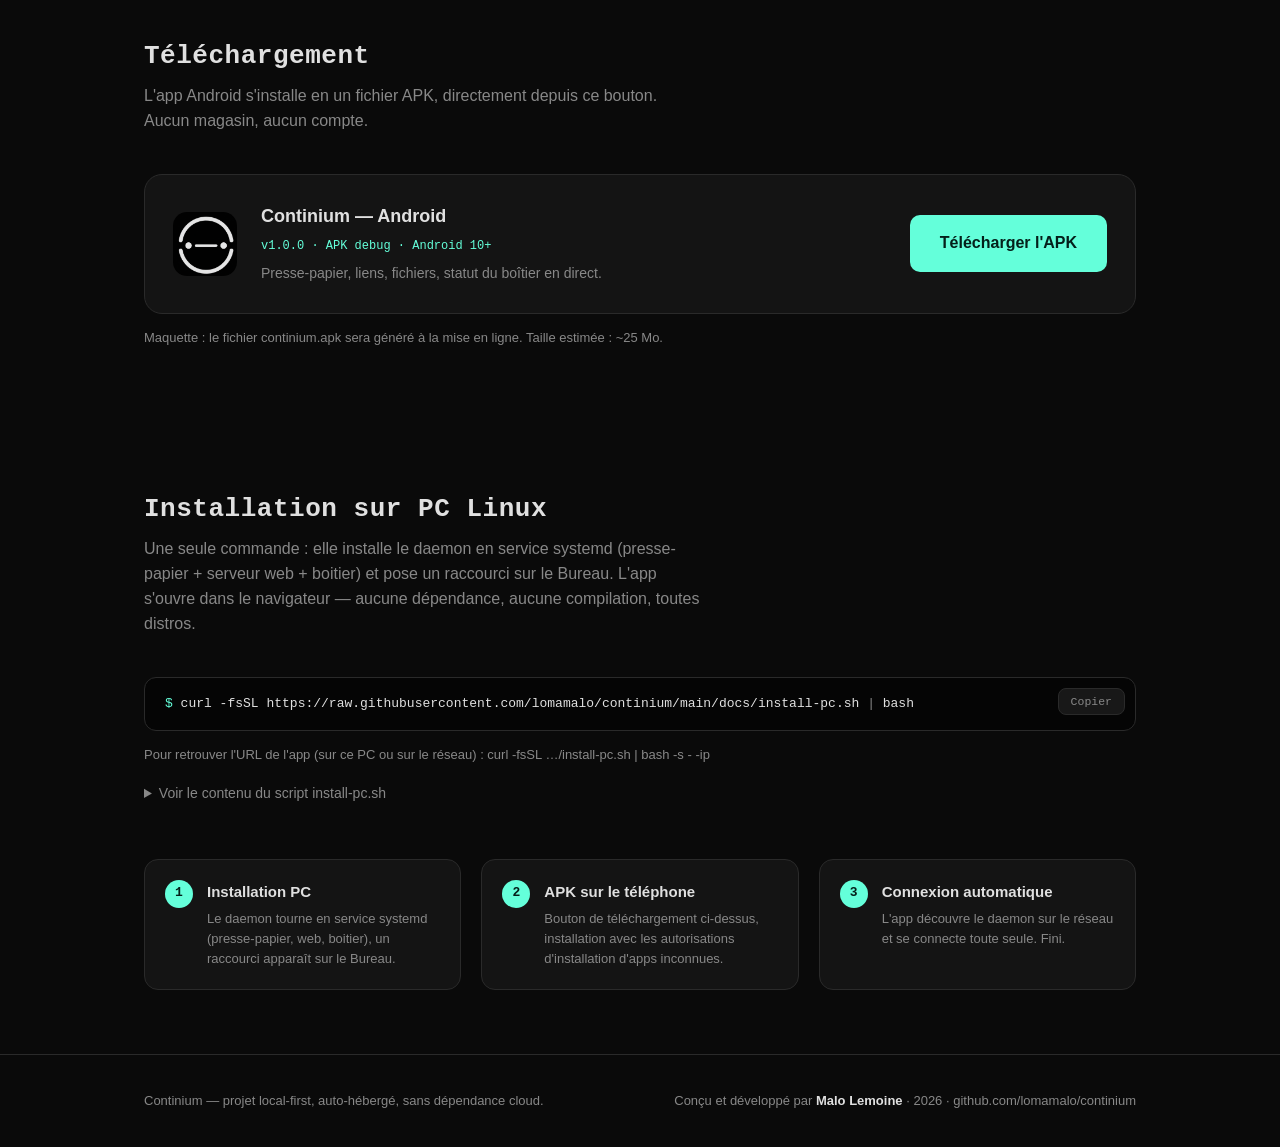
==== commit 9f1d96b7: "Loader cinématique : particules canvas convergent vers le logo puis explosent" ====
--- a/docs/index.html
+++ b/docs/index.html
@@ -8,14 +8,13 @@
 </head>
 <body>
 
-<!-- Chargement : les lignes s'alignent puis se fondent dans le logo -->
+<!-- Chargement : des particules convergent, dessinent le logo, puis explosent -->
 <div id="loader" class="loader" aria-hidden="true">
-  <div class="loader-inner">
-    <div class="loader-lines"><span></span><span></span><span></span><span></span></div>
-    <div class="loader-logo">
-      <img src="assets/continium.png" alt="Continium">
-      <span>CONTINIUM</span>
-    </div>
+  <canvas id="loaderCanvas"></canvas>
+  <div class="loader-text">
+    <div class="loader-word">CONTINIUM</div>
+    <div class="loader-rule"></div>
+    <div class="loader-sub">Copié sur le PC, continué sur le téléphone</div>
   </div>
 </div>
 
@@ -257,6 +256,7 @@
   </div>
 </footer>
 
-<script src="app.js"></script>
+  <script src="loader.js"></script>
+  <script src="app.js"></script>
 </body>
 </html>
--- a/docs/style.css
+++ b/docs/style.css
@@ -24,47 +24,50 @@
 a:hover{text-decoration:underline;}
 .wrap{max-width:1040px; margin:0 auto; padding:0 24px;}
 
-/* ---- loader : les lignes arrivent puis se fondent dans le logo ---- */
+/* ---- loader : particules -> logo (canvas) ---- */
 .loader{
-  position:fixed; inset:0; z-index:100; background:var(--bg);
-  display:flex; align-items:center; justify-content:center;
-  animation:loader-out .6s ease 1.7s forwards;
-}
-.loader-inner{display:flex; flex-direction:column; align-items:center; gap:22px;}
-.loader-lines{
-  display:flex; flex-direction:column; gap:10px; width:132px;
-  animation:lines-out .4s ease 1.15s forwards;
-}
-.loader-lines span{
-  display:block; height:3px; border-radius:3px; transform:scaleX(0); transform-origin:left;
-  background:linear-gradient(90deg, transparent, var(--accent) 35%, var(--accent) 65%, transparent);
-  box-shadow:0 0 10px var(--accent-dim);
-  animation:line-in .45s cubic-bezier(.2,.7,.3,1) forwards;
-}
-.loader-lines span:nth-child(1){animation-delay:.1s;}
-.loader-lines span:nth-child(2){animation-delay:.3s;}
-.loader-lines span:nth-child(3){animation-delay:.5s;}
-.loader-lines span:nth-child(4){animation-delay:.7s;}
-@keyframes line-in{from{transform:scaleX(0); opacity:0;} to{transform:scaleX(1); opacity:1;}}
-@keyframes lines-out{to{opacity:0; transform:scaleY(.25);}}
-.loader-logo{
-  opacity:0; display:flex; flex-direction:column; align-items:center; gap:12px;
-  animation:logo-in .55s ease 1.2s forwards;
-}
-.loader-logo img{
-  width:56px; height:56px; border-radius:14px; object-fit:cover;
-  animation:logo-pop .55s cubic-bezier(.2,.7,.3,1.4) 1.2s forwards;
-}
-.loader-logo span{
-  font-family:var(--mono); font-size:13px; color:var(--text);
-  animation:tracking-in .7s ease 1.2s forwards;
-}
-@keyframes logo-in{from{opacity:0; transform:translateY(10px);} to{opacity:1; transform:none;}}
-@keyframes logo-pop{0%{transform:scale(.35); opacity:0;} 60%{transform:scale(1.12); opacity:1;} 100%{transform:scale(1); opacity:1;}}
-@keyframes tracking-in{from{letter-spacing:.05em; opacity:0;} to{letter-spacing:.5em; opacity:1;}}
-@keyframes loader-out{to{opacity:0; visibility:hidden;}}
+  display:none; position:fixed; inset:0; z-index:100;
+  background:radial-gradient(ellipse at 50% 42%, #101614 0%, #0A0A0A 70%);
+  overflow:hidden; align-items:center; justify-content:center;
+}
+.loader.active{display:flex;}
+.loader.hide{opacity:0; visibility:hidden; transition:opacity .55s ease, visibility 0s .55s;}
+#loaderCanvas{position:absolute; inset:0; width:100%; height:100%;}
+
+.loader-text{
+  position:relative; z-index:2; display:flex; flex-direction:column; align-items:center;
+  margin-top:170px; gap:16px; pointer-events:none;
+}
+.loader-word{
+  font-family:var(--mono); font-size:clamp(15px, 3.6vw, 24px); font-weight:600;
+  color:var(--text); letter-spacing:.08em; text-indent:.08em;
+  opacity:0; filter:blur(10px);
+}
+.loader-text.ready .loader-word{
+  opacity:1; filter:blur(0);
+  letter-spacing:.5em; text-indent:.5em;
+  transition:opacity .55s ease, filter .55s ease, letter-spacing 1.1s cubic-bezier(.2,.7,.2,1), text-indent 1.1s cubic-bezier(.2,.7,.2,1);
+}
+.loader-rule{
+  width:0; height:1px;
+  background:linear-gradient(90deg, transparent, var(--accent), transparent);
+  box-shadow:0 0 8px var(--accent-dim);
+}
+.loader-text.ready .loader-rule{
+  width:150px; transition:width 1s ease .25s;
+}
+.loader-sub{
+  font-size:12px; color:var(--text-dim); letter-spacing:.06em; opacity:0;
+  transform:translateY(6px);
+}
+.loader-text.ready .loader-sub{
+  opacity:1; transform:none; transition:opacity .7s ease .7s, transform .7s ease .7s;
+}
+@media (max-width:560px){
+  .loader-text{margin-top:130px;}
+}
 @media (prefers-reduced-motion: reduce){
-  .loader{display:none;}
+  .loader{display:none !important;}
 }
 
 /* ---- github link ---- */
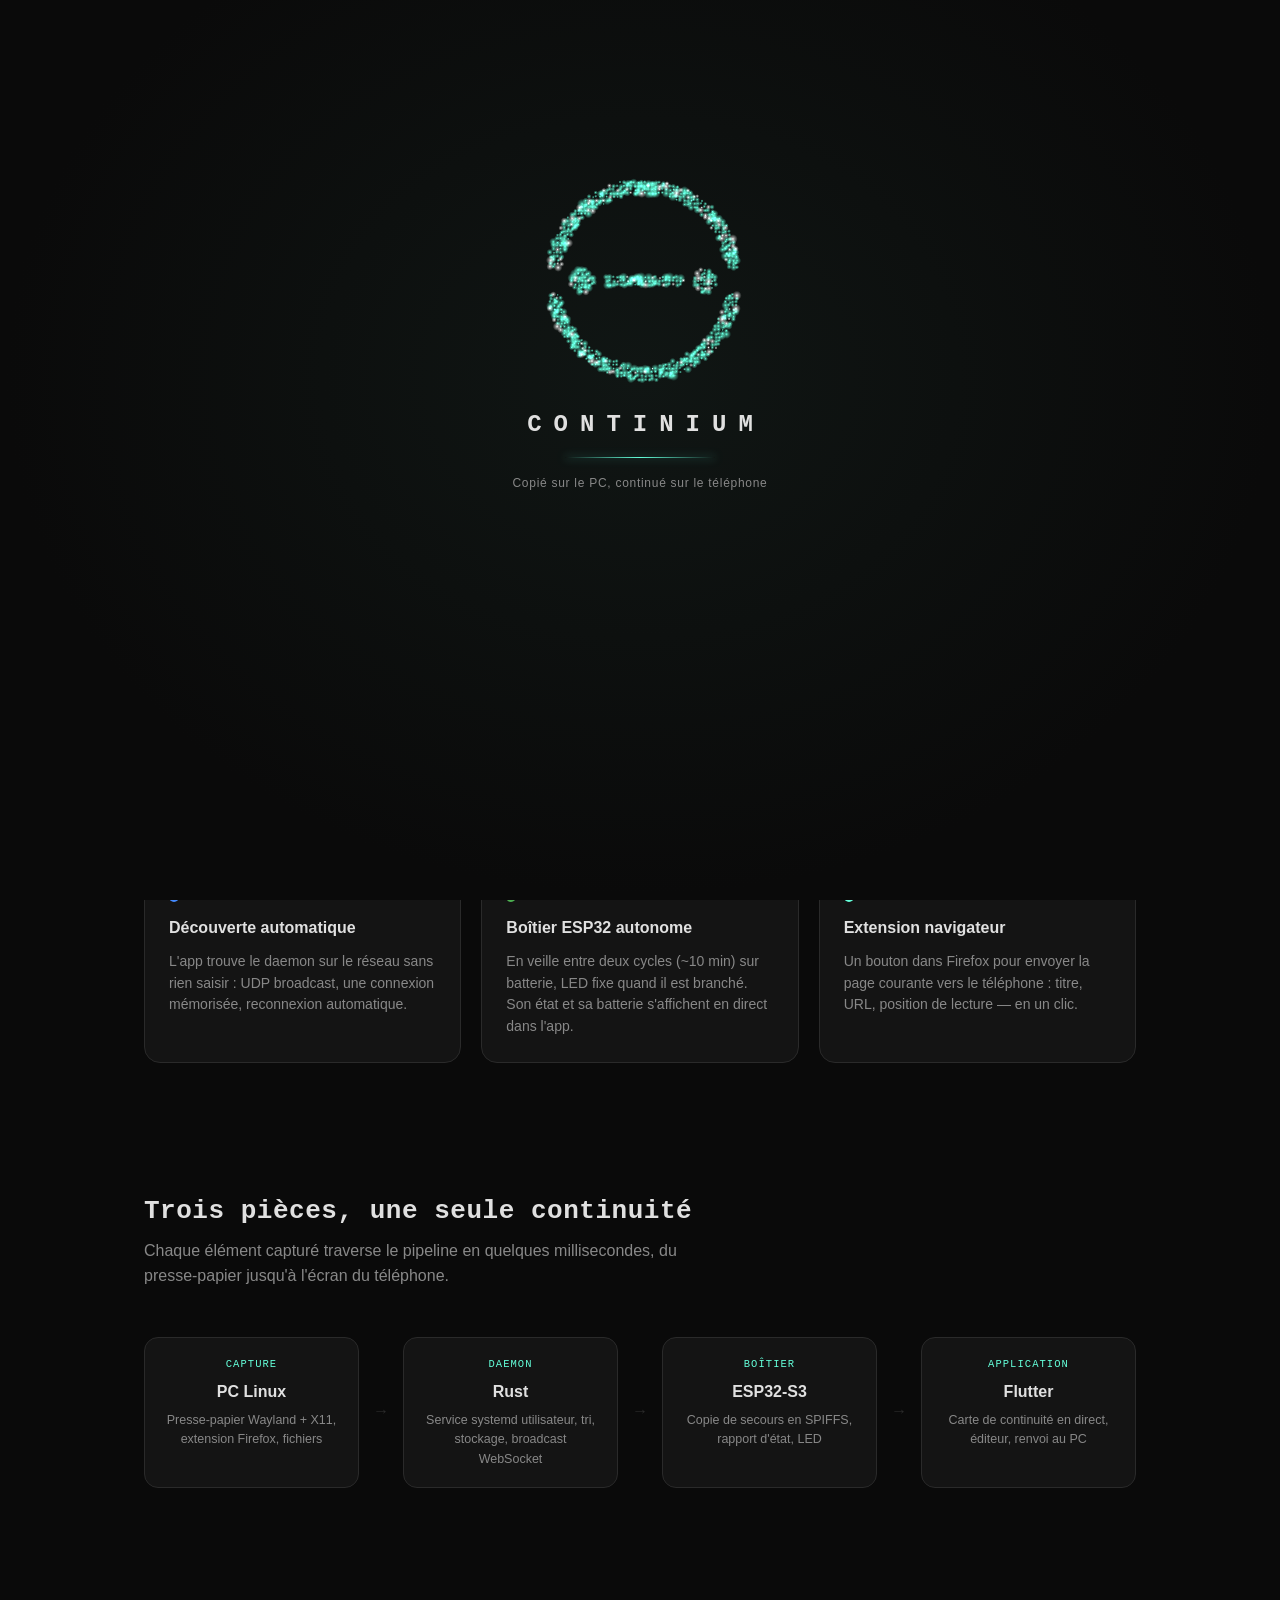
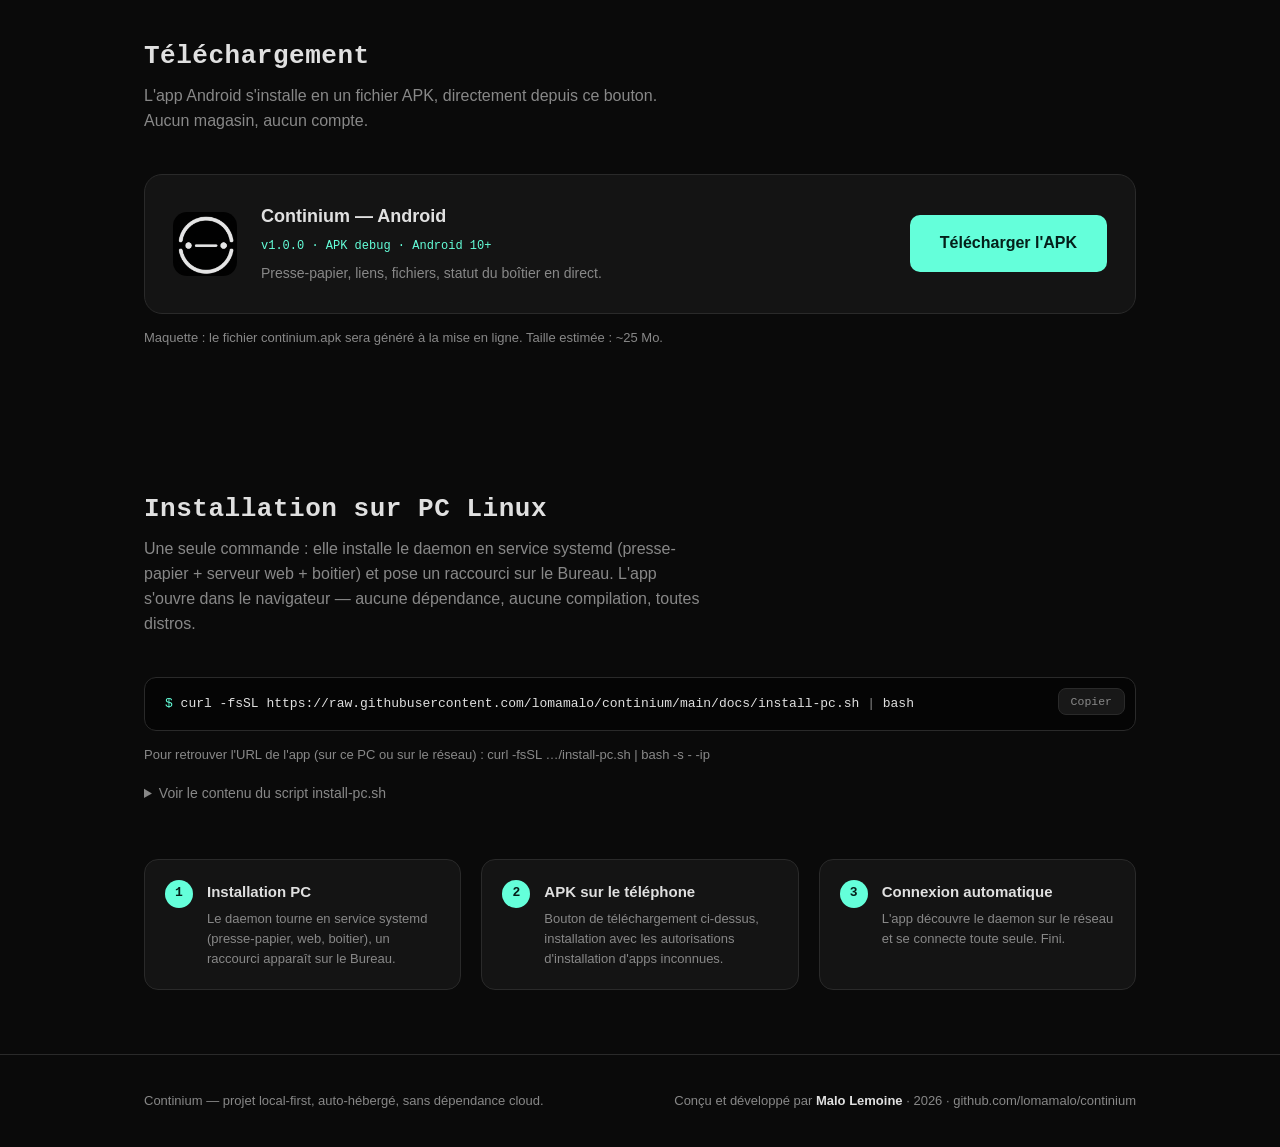
==== commit 0aa59744: "Splash particules->logo dans l'app + ambiance partout (site, web app, app) - android-app: SplashScre" ====
--- a/docs/index.html
+++ b/docs/index.html
@@ -257,6 +257,7 @@
 </footer>
 
   <script src="loader.js"></script>
+  <script src="ambient.js"></script>
   <script src="app.js"></script>
 </body>
 </html>
--- a/docs/style.css
+++ b/docs/style.css
@@ -15,14 +15,17 @@
   --sans: -apple-system, BlinkMacSystemFont, "Inter", "Segoe UI", Roboto, sans-serif;
 }
 *{box-sizing:border-box;}
-html{scroll-behavior:smooth;}
+html{scroll-behavior:smooth; background:var(--bg);}
 body{
-  margin:0; background:var(--bg); color:var(--text); font-family:var(--sans);
+  margin:0; color:var(--text); font-family:var(--sans);
   line-height:1.55; -webkit-font-smoothing:antialiased;
 }
 a{color:var(--accent); text-decoration:none;}
 a:hover{text-decoration:underline;}
 .wrap{max-width:1040px; margin:0 auto; padding:0 24px;}
+
+/* ---- particules d'ambiance (fond permanent) ---- */
+#ambientCanvas{position:fixed; inset:0; z-index:-1; pointer-events:none;}
 
 /* ---- loader : particules -> logo (canvas) ---- */
 .loader{
@@ -36,12 +39,12 @@
 
 .loader-text{
   position:relative; z-index:2; display:flex; flex-direction:column; align-items:center;
-  margin-top:170px; gap:16px; pointer-events:none;
+  gap:16px; pointer-events:none; padding:0 16px; text-align:center;
 }
 .loader-word{
-  font-family:var(--mono); font-size:clamp(15px, 3.6vw, 24px); font-weight:600;
+  font-family:var(--mono); font-size:clamp(14px, 3.6vw, 24px); font-weight:600;
   color:var(--text); letter-spacing:.08em; text-indent:.08em;
-  opacity:0; filter:blur(10px);
+  opacity:0; filter:blur(10px); white-space:nowrap; line-height:1.4;
 }
 .loader-text.ready .loader-word{
   opacity:1; filter:blur(0);
@@ -54,17 +57,14 @@
   box-shadow:0 0 8px var(--accent-dim);
 }
 .loader-text.ready .loader-rule{
-  width:150px; transition:width 1s ease .25s;
+  width:min(150px, 60vw); transition:width 1s ease .25s;
 }
 .loader-sub{
   font-size:12px; color:var(--text-dim); letter-spacing:.06em; opacity:0;
-  transform:translateY(6px);
+  transform:translateY(6px); max-width:90vw; line-height:1.5;
 }
 .loader-text.ready .loader-sub{
   opacity:1; transform:none; transition:opacity .7s ease .7s, transform .7s ease .7s;
-}
-@media (max-width:560px){
-  .loader-text{margin-top:130px;}
 }
 @media (prefers-reduced-motion: reduce){
   .loader{display:none !important;}
